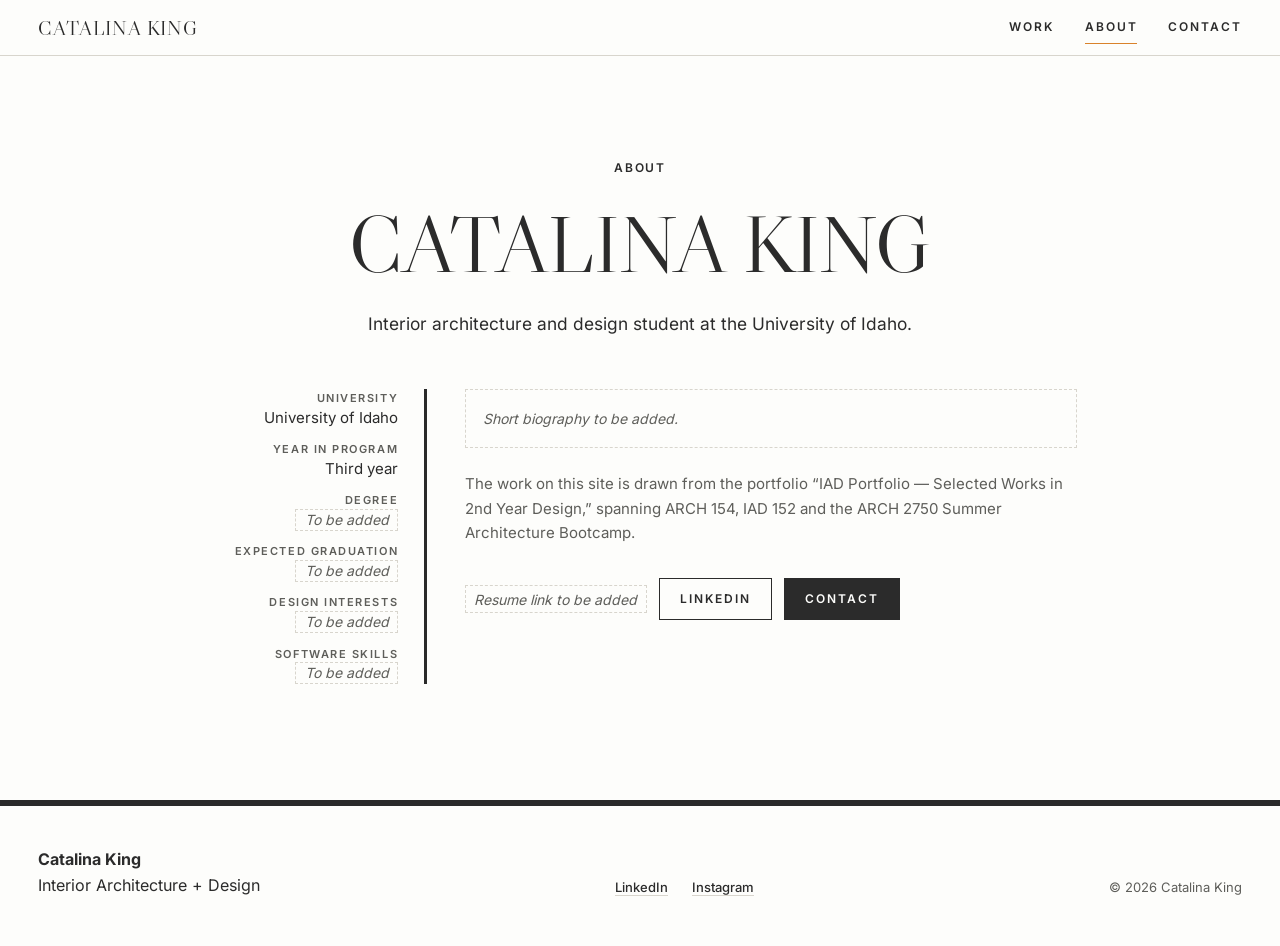
==== site/about/index.html @ c5771429 "init" ====
<!doctype html>
<html lang="en">
<head>
<meta charset="utf-8">
<meta name="viewport" content="width=device-width, initial-scale=1">
<title>About — Catalina King</title>
<meta name="description" content="About Catalina King, interior architecture and design student at the University of Idaho.">
<meta name="theme-color" content="#fdfdfb">
<meta property="og:type" content="website"><meta property="og:title" content="About — Catalina King"><meta property="og:description" content="About Catalina King, interior architecture and design student at the University of Idaho."><meta property="og:site_name" content="Catalina King">
<link rel="preload" href="../static/fonts/libre-caslon-display.woff2" as="font" type="font/woff2" crossorigin>
<link rel="stylesheet" href="../static/css/styles.css">
<script>document.documentElement.classList.add("js")</script>
<script type="application/ld+json">{"@context": "https://schema.org", "@type": "Person", "name": "Catalina King", "description": "Portfolio of Catalina King, interior architecture and design student at the University of Idaho: architectural drawing, hand rendering, residential planning, conceptual design and urban renewal.", "affiliation": {"@type": "CollegeOrUniversity", "name": "University of Idaho"}, "sameAs": ["https://www.linkedin.com/in/catalina-king-6a2a16328/", "https://www.instagram.com/catalina.king05/"]}</script>
</head>
<body>
<a class="skip" href="#main">Skip to content</a>
<div class="progress" aria-hidden="true"><span></span></div>
<header class="site-header">
  <div class="site-header__inner">
    <a class="wordmark" href="../index.html" aria-label="Catalina King — home">Catalina King</a>
    <nav aria-label="Primary"><a href="../work/">Work</a><a href="../about/" aria-current="page">About</a><a href="../contact/">Contact</a></nav>
  </div>
</header>
<main id="main">
<section class="wrap page-head">
  <p class="eyebrow">About</p>
  <h1 class="title">Catalina King</h1>
  <p class="lead">Interior architecture and design student at the University of Idaho.</p>
</section>
<section class="wrap about">
  <dl class="facts facts--meta"><div><dt>University</dt><dd>University of Idaho</dd></div><div><dt>Year in program</dt><dd>Third year</dd></div><div><dt>Degree</dt><dd><span class="todo">To be added</span></dd></div><div><dt>Expected graduation</dt><dd><span class="todo">To be added</span></dd></div><div><dt>Design interests</dt><dd><span class="todo">To be added</span></dd></div><div><dt>Software skills</dt><dd><span class="todo">To be added</span></dd></div></dl>
  <div class="about__main"><div class="prose"><p class="todo todo--block">Short biography to be added.</p></div><p class="prose-note">The work on this site is drawn from the portfolio “IAD Portfolio — Selected Works in 2nd Year Design,” spanning ARCH 154, IAD 152 and the ARCH 2750 Summer Architecture Bootcamp.</p><div class="actions"><span class="todo">Resume link to be added</span><a class="button button--ghost" href="https://www.linkedin.com/in/catalina-king-6a2a16328/" rel="noopener" target="_blank">LinkedIn</a><a class="button" href="../contact/">Contact</a></div></div>
</section>
</main>
<footer class="site-footer">
  <div class="wrap site-footer__inner">
    <p><strong>Catalina King</strong><br>Interior Architecture + Design</p>
    <ul class="inline-list"><li><a href="https://www.linkedin.com/in/catalina-king-6a2a16328/" rel="noopener" target="_blank">LinkedIn</a></li><li><a href="https://www.instagram.com/catalina.king05/" rel="noopener" target="_blank">Instagram</a></li></ul>
    <p class="small">&copy; 2026 Catalina King</p>
  </div>
</footer>
<script src="../static/js/main.js" defer></script>
</body>
</html>
---- site/static/css/styles.css ----
/* Catalina King — portfolio
   Type: Libre Caslon Display (titles) + Inter (text). Palette follows the portfolio PDF:
   near-white paper, charcoal frames, heavy black rules, one warm marker-orange accent. */

@font-face {
  font-family: "Libre Caslon Display";
  src: url("../fonts/libre-caslon-display.woff2") format("woff2");
  font-weight: 400;
  font-display: swap;
}
@font-face {
  font-family: "Inter";
  src: url("../fonts/inter-var.woff2") format("woff2");
  font-weight: 100 900;
  font-display: swap;
}

:root {
  --bg: #fdfdfb;
  --bg-alt: #f3f1ec;
  --ink: #2b2b2b;
  --ink-soft: #5e5e5a;
  --frame: #2a2a2a;
  --rule: #d8d5cd;
  --accent: #d9822b;
  --accent-text: #a4561a;
  --serif: "Libre Caslon Display", "Iowan Old Style", "Palatino Linotype", Georgia, serif;
  --sans: "Inter", system-ui, -apple-system, "Segoe UI", Roboto, sans-serif;
  --pad: clamp(16px, 3vw, 48px);
  --gap: clamp(12px, 1.6vw, 28px);
  --section: clamp(56px, 9vw, 140px);
  --ease: cubic-bezier(0.22, 0.61, 0.36, 1);
  --header-h: 56px;
}

*, *::before, *::after { box-sizing: border-box; }
html { scroll-behavior: smooth; scroll-padding-top: calc(var(--header-h) + 60px); -webkit-text-size-adjust: 100%; }
body {
  margin: 0;
  background: var(--bg);
  color: var(--ink);
  font: 400 1rem/1.65 var(--sans);
  -webkit-font-smoothing: antialiased;
  text-rendering: optimizeLegibility;
}
img { max-width: 100%; display: block; }
a { color: inherit; text-decoration-color: var(--accent); text-underline-offset: 0.2em; text-decoration-thickness: 1px; }
a:hover { color: var(--accent); }
:focus-visible { outline: 2px solid var(--accent); outline-offset: 3px; }
ul, ol, dl, dd, figure, p, h1, h2, h3 { margin: 0; padding: 0; }
ul, ol { list-style: none; }

.wrap { width: min(100%, 1680px); margin-inline: auto; padding-inline: var(--pad); }
.skip { position: absolute; left: -999px; top: 8px; background: var(--ink); color: #fff; padding: 8px 14px; z-index: 100; }
.skip:focus { left: 8px; }
.small { font-size: 0.8125rem; color: var(--ink-soft); }

/* ---------- type ---------- */
.title {
  font: 400 clamp(2.3rem, 6.2vw, 6.4rem)/1.02 var(--serif);
  text-transform: uppercase;
  text-align: center;
  letter-spacing: -0.005em;
  text-wrap: balance;
}
.title--md { font-size: clamp(1.9rem, 4.2vw, 4rem); }
.h2 {
  font: 400 clamp(1.7rem, 3.2vw, 2.8rem)/1.1 var(--serif);
  text-transform: uppercase;
}
.eyebrow {
  font-size: 0.75rem; font-weight: 600; letter-spacing: 0.14em; text-transform: uppercase;
  text-align: center; color: var(--ink);
}
.eyebrow a { text-decoration: none; color: var(--ink-soft); }
.eyebrow a:hover { color: var(--accent); }
.subtitle { text-align: center; font-size: clamp(0.95rem, 1.3vw, 1.125rem); color: var(--ink-soft); margin-top: 0.75rem; }
.lead { max-width: 52ch; margin-inline: auto; text-align: center; font-size: clamp(1rem, 1.35vw, 1.2rem); line-height: 1.6; text-wrap: pretty; }
.prose p { max-width: 68ch; text-wrap: pretty; }
.prose p + p { margin-top: 1em; }
.prose-note { margin-top: 1.5rem; color: var(--ink-soft); max-width: 68ch; font-size: 0.9375rem; }

.button {
  display: inline-block; padding: 0.85em 1.7em; background: var(--ink); color: var(--bg);
  font-size: 0.75rem; font-weight: 600; letter-spacing: 0.16em; text-transform: uppercase; text-decoration: none;
  border: 1px solid var(--ink); transition: background 0.3s var(--ease), color 0.3s var(--ease), border-color 0.3s var(--ease);
}
.button:hover { background: var(--accent); border-color: var(--accent); color: #fff; }
.button--ghost { background: transparent; color: var(--ink); }
.actions { display: flex; flex-wrap: wrap; gap: 12px; margin-top: 2rem; align-items: center; }

.todo { color: var(--ink-soft); border: 1px dashed var(--rule); padding: 0.1em 0.6em; font-size: 0.875rem; font-style: italic; }
.todo--block { display: block; padding: 1.2em; max-width: 68ch; }

/* ---------- header / footer ---------- */
.site-header {
  position: sticky; top: 0; z-index: 50; height: var(--header-h);
  background: rgba(253, 253, 251, 0.9); backdrop-filter: blur(10px); -webkit-backdrop-filter: blur(10px);
  border-bottom: 1px solid var(--rule);
}
.site-header__inner {
  width: min(100%, 1680px); margin-inline: auto; padding-inline: var(--pad); height: 100%;
  display: flex; align-items: center; justify-content: space-between; gap: 1rem;
}
.wordmark { font: 400 1.25rem/1 var(--serif); text-transform: uppercase; letter-spacing: 0.04em; text-decoration: none; white-space: nowrap; }
.site-header nav { display: flex; gap: clamp(14px, 2.4vw, 36px); }
.site-header nav a {
  font-size: 0.75rem; font-weight: 600; letter-spacing: 0.16em; text-transform: uppercase; text-decoration: none;
  padding: 6px 0; border-bottom: 1px solid transparent; transition: border-color 0.3s var(--ease), color 0.3s var(--ease);
}
.site-header nav a:hover, .site-header nav a[aria-current="page"] { border-color: var(--accent); }

.progress { position: fixed; inset: 0 0 auto 0; height: 3px; z-index: 60; pointer-events: none; }
.progress span { display: block; height: 100%; background: var(--accent); transform: scaleX(var(--p, 0)); transform-origin: left; }

.site-footer { border-top: 6px solid var(--frame); margin-top: var(--section); padding-block: 2.5rem 3rem; }
.site-footer__inner { display: flex; flex-wrap: wrap; justify-content: space-between; align-items: flex-end; gap: 1.5rem; }
.inline-list { display: flex; flex-wrap: wrap; gap: 0.5rem 1.5rem; font-size: 0.8125rem; font-weight: 500; }
.inline-list a { text-decoration-color: var(--rule); }

/* ---------- page heads ---------- */
.intro, .page-head { padding-block: clamp(48px, 8vw, 120px) clamp(32px, 5vw, 72px); display: grid; gap: clamp(14px, 2vw, 28px); justify-items: center; }
.page-head { padding-bottom: clamp(32px, 4vw, 56px); }
.intro .button { margin-top: 0.5rem; }

.project-head { padding-block: clamp(40px, 6vw, 96px) clamp(24px, 3vw, 48px); }
.project-head__row {
  display: grid; grid-template-columns: minmax(0, 4fr) minmax(0, 8fr); gap: clamp(20px, 3vw, 48px);
  margin-top: clamp(28px, 4vw, 56px); align-items: start;
}

.pitch { max-width: 46ch; margin: clamp(24px, 3vw, 44px) auto 0; text-align: center; font: 400 clamp(1.25rem, 2.2vw, 1.9rem)/1.45 var(--serif); text-wrap: pretty; }
.facts dt { font-size: 0.6875rem; letter-spacing: 0.14em; text-transform: uppercase; color: var(--ink-soft); font-weight: 600; margin-top: 0.7rem; }
.facts dd { font-size: 0.9375rem; line-height: 1.45; }
.facts--meta { text-align: right; border-right: 3px solid var(--frame); padding-right: clamp(14px, 2vw, 28px); }
.facts--meta div:first-child dt { margin-top: 0; }

/* ---------- figures & grid ---------- */
.grid { display: grid; grid-template-columns: repeat(12, minmax(0, 1fr)); column-gap: var(--gap); row-gap: clamp(28px, 4.5vw, 72px); align-items: start; margin-top: clamp(20px, 3vw, 40px); }
.fig { grid-column: 1 / -1; width: 100%; max-width: calc(var(--nat, 100000px) * 1.5); justify-self: center; }
.fig--wide { grid-column: 2 / 12; }
.fig--left { grid-column: 1 / 7; }
.fig--right { grid-column: 7 / 13; }
.fig--offset-l { grid-column: 1 / 10; }
.fig--offset-r { grid-column: 4 / 13; }
.fig--narrow, .fig--tall { grid-column: 4 / 10; }
.fig--third { grid-column: span 4; }
.wrap > .fig { max-width: min(calc(var(--nat, 100000px) * 1.5), 1080px, calc(75vh * var(--r, 1.5))); }
.fig--lift { margin-top: clamp(24px, 6vw, 110px); }

.fig__link { display: block; overflow: hidden; cursor: zoom-in; background: var(--bg-alt); }
.fig--framed .fig__link { background: var(--frame); padding: clamp(6px, 0.9vw, 14px); }
.fig img { width: 100%; height: auto; transition: transform 0.9s var(--ease); }
.fig__link:hover img { transform: scale(1.015); }
.fig figcaption { font-size: 0.8125rem; color: var(--ink-soft); margin-top: 0.6rem; }

.ph {
  display: grid; place-items: center; width: 100%; background: var(--bg-alt);
  border: 1px dashed #bdb8ac; color: var(--ink-soft); text-align: center; padding: 1rem;
}
.ph__text { font-size: 0.8125rem; letter-spacing: 0.1em; text-transform: uppercase; }
.ph small { display: block; text-transform: none; letter-spacing: 0; margin-top: 0.4rem; opacity: 0.75; word-break: break-all; }

/* ---------- in-page navigation ---------- */
.subnav { position: sticky; top: var(--header-h); z-index: 40; margin-top: clamp(24px, 3vw, 40px); background: rgba(253, 253, 251, 0.92); backdrop-filter: blur(10px); -webkit-backdrop-filter: blur(10px); border-block: 1px solid var(--rule); }
.subnav__inner { width: min(100%, 1680px); margin-inline: auto; padding: 0 var(--pad); display: flex; gap: clamp(14px, 2.4vw, 32px); overflow-x: auto; scrollbar-width: none; }
.subnav__inner::-webkit-scrollbar { display: none; }
.subnav a { flex: none; padding: 0.8rem 0; font-size: 0.6875rem; font-weight: 600; letter-spacing: 0.14em; text-transform: uppercase; text-decoration: none; border-bottom: 2px solid transparent; transition: border-color 0.3s var(--ease); }
.subnav a:hover, .subnav a.is-current { border-bottom-color: var(--accent); }

/* ---------- sections ---------- */
.section { padding-top: var(--section); }
.section__head { display: flex; justify-content: space-between; align-items: baseline; gap: 1rem; border-bottom: 1px solid var(--ink); padding-bottom: 0.6rem; }
.section-note { margin-top: 1rem; max-width: 60ch; color: var(--ink-soft); }
.more { font-size: 0.75rem; font-weight: 600; letter-spacing: 0.14em; text-transform: uppercase; text-decoration: none; }
.more:hover { text-decoration: underline; }
.stage-title { font: 400 1.25rem/1 var(--serif); text-transform: uppercase; margin-top: clamp(24px, 3vw, 44px); letter-spacing: 0.05em; }
.stage-title::before { content: ""; display: inline-block; width: 28px; height: 2px; background: var(--accent); vertical-align: middle; margin-right: 12px; }

.concept { display: grid; grid-template-columns: minmax(0, 5fr) minmax(0, 7fr); gap: clamp(20px, 4vw, 64px); align-items: start; }
.concept__title .eyebrow { text-align: left; margin-bottom: 0.8rem; color: var(--accent-text); }
.quote { margin: 1.8rem 0 0; padding-left: 1.2rem; border-left: 3px solid var(--accent); max-width: 68ch; }
.quote p { font: 400 clamp(1.1rem, 1.5vw, 1.35rem)/1.5 var(--serif); }
.quote footer { margin-top: 0.7rem; font-size: 0.75rem; font-weight: 600; letter-spacing: 0.12em; text-transform: uppercase; color: var(--ink-soft); }
.chips { display: flex; flex-wrap: wrap; gap: 8px; margin-top: 1.6rem; }
.chips li { font-size: 0.75rem; font-weight: 500; letter-spacing: 0.04em; border: 1px solid var(--ink); padding: 0.35em 0.9em; }

.steps { display: grid; grid-template-columns: repeat(auto-fit, minmax(210px, 1fr)); gap: clamp(20px, 2.4vw, 40px) var(--gap); margin-top: clamp(20px, 3vw, 36px); }
.steps li { border-top: 3px solid var(--frame); padding-top: 0.9rem; }
.step__n { font: 400 1rem var(--serif); color: var(--accent-text); }
.steps h3 { font-size: 0.8125rem; font-weight: 700; letter-spacing: 0.14em; text-transform: uppercase; margin: 0.3rem 0 0.5rem; }
.steps p { font-size: 0.9375rem; color: var(--ink-soft); line-height: 1.55; }

/* ---------- home ---------- */
.caps { display: grid; grid-template-columns: repeat(auto-fit, minmax(260px, 1fr)); gap: clamp(24px, 3vw, 48px) var(--gap); margin-top: clamp(20px, 3vw, 36px); }
.caps li { border-top: 1px solid var(--rule); padding-top: 1rem; }
.caps h3 { font: 400 clamp(1.3rem, 2vw, 1.7rem)/1.15 var(--serif); margin-bottom: 0.5rem; }
.caps p { color: var(--ink-soft); font-size: 0.9375rem; max-width: 36ch; }
.caps a { display: inline-block; margin-top: 0.8rem; font-size: 0.75rem; font-weight: 600; letter-spacing: 0.12em; text-transform: uppercase; text-decoration: none; }
.caps a:hover { text-decoration: underline; }

.band { border-top: 6px solid var(--frame); margin-top: var(--section); }
.band__inner { padding-block: clamp(40px, 6vw, 88px); display: grid; gap: clamp(18px, 2.4vw, 32px); justify-items: center; }
.band .inline-list { justify-content: center; font-size: 0.875rem; }

.flow { display: flex; flex-wrap: wrap; justify-content: center; gap: 0.2em 0.6em; font: 400 clamp(1.3rem, 3.4vw, 3rem)/1.2 var(--serif); text-transform: uppercase; }
.flow li:not(:last-child)::after { content: "→"; margin-left: 0.6em; color: var(--accent); font-family: var(--sans); font-size: 0.7em; }
.js .flow li { opacity: 0.22; transition: opacity 0.7s var(--ease); }
.js .flow li.on { opacity: 1; }

.cta { display: grid; justify-items: center; gap: 1.5rem; }

/* ---------- work grid ---------- */
.work-grid { display: grid; grid-template-columns: repeat(12, minmax(0, 1fr)); column-gap: var(--gap); row-gap: clamp(36px, 5vw, 80px); align-items: start; margin-top: clamp(20px, 3vw, 40px); }
.work-grid .card:nth-child(4n + 1) { grid-column: 1 / 8; }
.work-grid .card:nth-child(4n + 2) { grid-column: 9 / 13; margin-top: clamp(0px, 8vw, 140px); }
.work-grid .card:nth-child(4n + 3) { grid-column: 1 / 6; }
.work-grid .card:nth-child(4n + 4) { grid-column: 7 / 13; margin-top: clamp(0px, 5vw, 90px); }

.card { display: block; text-decoration: none; color: inherit; }
.card:hover { color: inherit; }
.card__frame { position: relative; overflow: hidden; background: var(--bg-alt); }
.card__media { overflow: hidden; }
.card__media--framed { background: var(--frame); padding: clamp(5px, 0.7vw, 10px); }
.card__media img { width: 100%; height: 100%; object-fit: cover; transition: transform 1s var(--ease); }
.card:hover .card__media img { transform: scale(1.025); }
.card__hover {
  position: absolute; inset: auto 0 0 0; padding: 0.9rem 1rem; color: #fff; font-size: 0.8125rem; letter-spacing: 0.04em;
  background: linear-gradient(to top, rgba(20, 20, 20, 0.78), rgba(20, 20, 20, 0));
  opacity: 0; transform: translateY(8px); transition: opacity 0.5s var(--ease), transform 0.5s var(--ease);
}
.card:hover .card__hover, .card:focus-visible .card__hover { opacity: 1; transform: none; }
.card__meta { display: grid; gap: 0.15rem; margin-top: 0.9rem; }
.card__title { font: 400 clamp(1.4rem, 2.2vw, 2rem)/1.1 var(--serif); text-transform: uppercase; letter-spacing: 0.01em; background: linear-gradient(var(--accent), var(--accent)) 0 100% / 0 2px no-repeat; width: fit-content; transition: background-size 0.5s var(--ease); }
.card:hover .card__title { background-size: 100% 2px; }
.card__cat { font-size: 0.75rem; font-weight: 600; letter-spacing: 0.12em; text-transform: uppercase; }
.card__small { font-size: 0.8125rem; color: var(--ink-soft); }

/* ---------- about / contact ---------- */
.about { display: grid; grid-template-columns: minmax(0, 4fr) minmax(0, 8fr); gap: clamp(20px, 3vw, 56px); align-items: start; }
.contact__list { width: min(100%, 900px); margin-top: clamp(24px, 4vw, 56px); border-top: 6px solid var(--frame); }
.contact__list div { display: grid; grid-template-columns: minmax(110px, 1fr) 4fr; align-items: baseline; gap: 1rem; padding-block: 1.3rem; border-bottom: 1px solid var(--rule); }
.contact__list dt { font-size: 0.75rem; font-weight: 600; letter-spacing: 0.14em; text-transform: uppercase; margin: 0; color: var(--ink); }
.contact__list dd { font: 400 clamp(1.2rem, 2.6vw, 2rem)/1.2 var(--serif); overflow-wrap: anywhere; }
.contact__list a { text-decoration-color: var(--rule); }
.contact__list a:hover { text-decoration-color: var(--accent); }

/* ---------- next project ---------- */
.next { border-top: 6px solid var(--frame); margin-top: var(--section); }
.next__link { display: grid; justify-items: center; gap: 1rem; padding-block: clamp(56px, 9vw, 130px); text-decoration: none; text-align: center; }
.next__link .title { transition: color 0.4s var(--ease); }
.next__link:hover .title { color: var(--accent); }
.next__cat { font-size: 0.75rem; font-weight: 600; letter-spacing: 0.14em; text-transform: uppercase; }

/* ---------- lightbox ---------- */
.lightbox { border: 0; padding: 0; width: 100vw; height: 100dvh; max-width: none; max-height: none; background: rgba(18, 18, 18, 0.96); color: #fff; }
.lightbox::backdrop { background: rgba(18, 18, 18, 0.96); }
.lightbox[open] { display: grid; grid-template-rows: 1fr auto; animation: fade 0.35s var(--ease); }
.lightbox__stage { overflow: auto; display: grid; place-items: center; padding: clamp(12px, 3vw, 40px); min-height: 0; }
.lightbox__img { max-width: 100%; max-height: calc(100dvh - 130px); width: auto; height: auto; cursor: zoom-in; object-fit: contain; background: var(--bg); }
.lightbox__stage.is-zoomed { place-items: start; }
.lightbox__stage.is-zoomed .lightbox__img { max-width: none; max-height: none; cursor: zoom-out; }
.lightbox__bar { display: flex; align-items: center; justify-content: space-between; gap: 1rem; padding: 0.9rem clamp(12px, 3vw, 40px) 1.2rem; font-size: 0.875rem; }
.lightbox__cap { color: #d9d7d0; }
.lightbox__count { color: #999; font-variant-numeric: tabular-nums; white-space: nowrap; }
.lightbox button { position: absolute; background: none; border: 1px solid rgba(255, 255, 255, 0.35); color: #fff; width: 44px; height: 44px; border-radius: 50%; cursor: pointer; font: 400 1.25rem/1 var(--sans); transition: background 0.25s, border-color 0.25s; }
.lightbox button:hover { background: var(--accent); border-color: var(--accent); }
.lightbox__close { top: 14px; right: 14px; }
.lightbox__prev { left: 14px; top: 50%; }
.lightbox__next { right: 14px; top: 50%; }

/* ---------- motion ---------- */
@keyframes fade { from { opacity: 0; } to { opacity: 1; } }
@keyframes rise { from { opacity: 0; transform: translateY(10px); } to { opacity: 1; transform: none; } }
@media (prefers-reduced-motion: no-preference) {
  @view-transition { navigation: auto; }
  main { animation: rise 0.7s var(--ease) both; }
  .js [data-reveal] { opacity: 0; transform: translateY(18px); transition: opacity 0.9s var(--ease), transform 0.9s var(--ease); }
  .js [data-reveal].is-visible { opacity: 1; transform: none; }
}
@media (prefers-reduced-motion: reduce) {
  html { scroll-behavior: auto; }
  * { transition-duration: 0.01ms !important; animation-duration: 0.01ms !important; }
}

/* ---------- responsive ---------- */
@media (max-width: 1000px) {
  .fig--wide { grid-column: 1 / -1; }
  .fig--offset-l { grid-column: 1 / 11; }
  .fig--offset-r { grid-column: 3 / 13; }
  .fig--narrow, .fig--tall { grid-column: 3 / 11; }
  .concept, .about { grid-template-columns: 1fr; }
}
@media (max-width: 760px) {
  :root { --header-h: 52px; }
  .wordmark { font-size: 1.05rem; }
  .site-header nav a { font-size: 0.6875rem; letter-spacing: 0.12em; }
  .project-head__row { grid-template-columns: 1fr; }
  .facts--meta { text-align: left; border-right: 0; padding-right: 0; border-bottom: 3px solid var(--frame); padding-bottom: 1rem; }
  .fig--left, .fig--right, .fig--offset-l, .fig--offset-r { grid-column: 1 / -1; }
  .fig--narrow, .fig--tall { grid-column: 2 / 12; }
  .fig--third { grid-column: 1 / -1; }
  .fig--lift { margin-top: 0; }
  .work-grid .card:nth-child(n) { grid-column: 1 / -1; margin-top: 0; }
  .contact__list div { grid-template-columns: 1fr; gap: 0.2rem; }
  .lightbox__prev, .lightbox__next { top: auto; bottom: 64px; }
}
@media (max-width: 420px) {
  .site-header__inner { gap: 0.5rem; }
  .wordmark { font-size: 0.95rem; letter-spacing: 0.02em; }
  .site-header nav { gap: 10px; }
}
@media (hover: none) {
  .card__hover { display: none; }
}
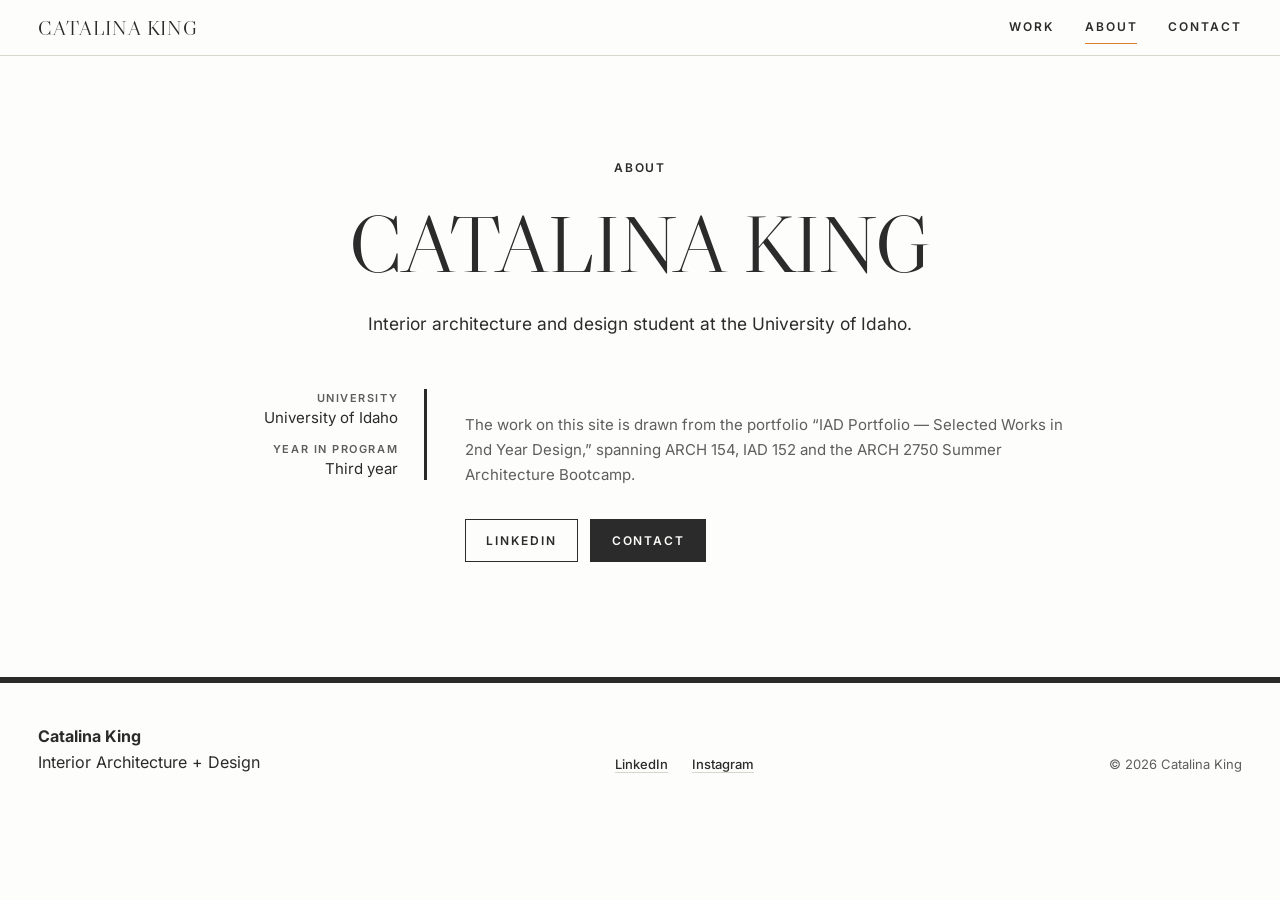
==== commit 61b4ccc3: "priority" ====
--- a/site/about/index.html
+++ b/site/about/index.html
@@ -28,8 +28,8 @@
   <p class="lead">Interior architecture and design student at the University of Idaho.</p>
 </section>
 <section class="wrap about">
-  <dl class="facts facts--meta"><div><dt>University</dt><dd>University of Idaho</dd></div><div><dt>Year in program</dt><dd>Third year</dd></div><div><dt>Degree</dt><dd><span class="todo">To be added</span></dd></div><div><dt>Expected graduation</dt><dd><span class="todo">To be added</span></dd></div><div><dt>Design interests</dt><dd><span class="todo">To be added</span></dd></div><div><dt>Software skills</dt><dd><span class="todo">To be added</span></dd></div></dl>
-  <div class="about__main"><div class="prose"><p class="todo todo--block">Short biography to be added.</p></div><p class="prose-note">The work on this site is drawn from the portfolio “IAD Portfolio — Selected Works in 2nd Year Design,” spanning ARCH 154, IAD 152 and the ARCH 2750 Summer Architecture Bootcamp.</p><div class="actions"><span class="todo">Resume link to be added</span><a class="button button--ghost" href="https://www.linkedin.com/in/catalina-king-6a2a16328/" rel="noopener" target="_blank">LinkedIn</a><a class="button" href="../contact/">Contact</a></div></div>
+  <dl class="facts facts--meta"><div><dt>University</dt><dd>University of Idaho</dd></div><div><dt>Year in program</dt><dd>Third year</dd></div></dl>
+  <div class="about__main"><p class="prose-note">The work on this site is drawn from the portfolio “IAD Portfolio — Selected Works in 2nd Year Design,” spanning ARCH 154, IAD 152 and the ARCH 2750 Summer Architecture Bootcamp.</p><div class="actions"><a class="button button--ghost" href="https://www.linkedin.com/in/catalina-king-6a2a16328/" rel="noopener" target="_blank">LinkedIn</a><a class="button" href="../contact/">Contact</a></div></div>
 </section>
 </main>
 <footer class="site-footer">
--- a/site/static/css/styles.css
+++ b/site/static/css/styles.css
@@ -192,12 +192,25 @@
 .steps p { font-size: 0.9375rem; color: var(--ink-soft); line-height: 1.55; }
 
 /* ---------- home ---------- */
-.caps { display: grid; grid-template-columns: repeat(auto-fit, minmax(260px, 1fr)); gap: clamp(24px, 3vw, 48px) var(--gap); margin-top: clamp(20px, 3vw, 36px); }
-.caps li { border-top: 1px solid var(--rule); padding-top: 1rem; }
-.caps h3 { font: 400 clamp(1.3rem, 2vw, 1.7rem)/1.15 var(--serif); margin-bottom: 0.5rem; }
-.caps p { color: var(--ink-soft); font-size: 0.9375rem; max-width: 36ch; }
-.caps a { display: inline-block; margin-top: 0.8rem; font-size: 0.75rem; font-weight: 600; letter-spacing: 0.12em; text-transform: uppercase; text-decoration: none; }
-.caps a:hover { text-decoration: underline; }
+.practice { display: grid; grid-template-columns: minmax(0, 5fr) minmax(0, 7fr); gap: clamp(28px, 6vw, 96px); align-items: start; }
+.practice__eyebrow { text-align: left; color: var(--accent-text); margin-bottom: 1rem; }
+.practice__heading { text-align: left; text-transform: none; font-size: clamp(2rem, 4.3vw, 4.5rem); line-height: 1.02; letter-spacing: -0.02em; }
+.practice__lead { margin-top: 1.25rem; max-width: 42ch; color: var(--ink-soft); font: 400 clamp(1.05rem, 1.45vw, 1.25rem)/1.55 var(--serif); text-wrap: pretty; }
+.practice__list { border-top: 1px solid var(--ink); }
+.practice__list li { border-bottom: 1px solid var(--rule); }
+.practice__link {
+  display: grid; grid-template-columns: 2rem minmax(0, 1fr) minmax(8rem, auto) 1rem;
+  gap: clamp(8px, 1.4vw, 20px); align-items: center; padding: 1.05rem 0.2rem;
+  text-decoration: none;
+}
+.practice__number { align-self: start; padding-top: 0.12rem; color: var(--accent-text); font: 400 1.1rem/1.2 var(--serif); font-variant-numeric: tabular-nums; }
+.practice__copy { display: grid; gap: 0.15rem; }
+.practice__discipline { font: 400 clamp(1.2rem, 1.65vw, 1.5rem)/1.2 var(--serif); transition: color 0.25s var(--ease); }
+.practice__text { color: var(--ink-soft); font-size: 0.875rem; line-height: 1.5; }
+.practice__project { text-align: right; color: var(--ink-soft); font-size: 0.625rem; font-weight: 600; letter-spacing: 0.12em; line-height: 1.5; text-transform: uppercase; }
+.practice__arrow { color: var(--accent-text); transition: transform 0.25s var(--ease); }
+.practice__link:hover .practice__discipline { color: var(--accent-text); }
+.practice__link:hover .practice__arrow { transform: translateX(4px); }
 
 .band { border-top: 6px solid var(--frame); margin-top: var(--section); }
 .band__inner { padding-block: clamp(40px, 6vw, 88px); display: grid; gap: clamp(18px, 2.4vw, 32px); justify-items: center; }
@@ -289,7 +302,7 @@
   .fig--offset-l { grid-column: 1 / 11; }
   .fig--offset-r { grid-column: 3 / 13; }
   .fig--narrow, .fig--tall { grid-column: 3 / 11; }
-  .concept, .about { grid-template-columns: 1fr; }
+  .concept, .about, .practice { grid-template-columns: 1fr; }
 }
 @media (max-width: 760px) {
   :root { --header-h: 52px; }
@@ -301,6 +314,9 @@
   .fig--narrow, .fig--tall { grid-column: 2 / 12; }
   .fig--third { grid-column: 1 / -1; }
   .fig--lift { margin-top: 0; }
+  .practice__link { grid-template-columns: 1.7rem minmax(0, 1fr) 1rem; gap: 10px; }
+  .practice__project { grid-column: 2 / 3; grid-row: 2; margin-top: -0.35rem; text-align: left; }
+  .practice__arrow { grid-column: 3; grid-row: 1 / 3; }
   .work-grid .card:nth-child(n) { grid-column: 1 / -1; margin-top: 0; }
   .contact__list div { grid-template-columns: 1fr; gap: 0.2rem; }
   .lightbox__prev, .lightbox__next { top: auto; bottom: 64px; }
